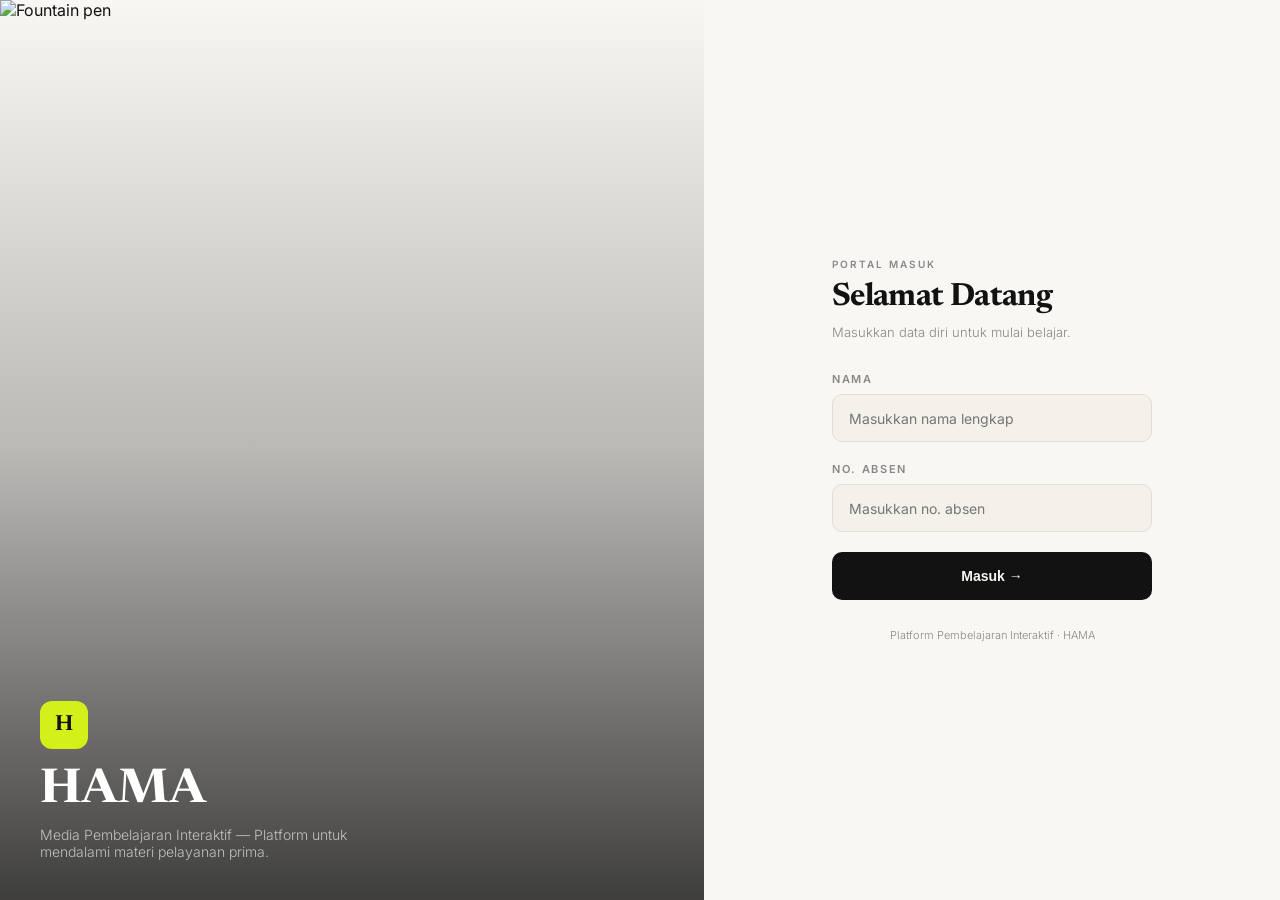
==== dashboard.html @ 719d2bd9 "Add files via upload" ====
<!DOCTYPE html>
<html lang="id">
<head>
    <meta charset="UTF-8" /><meta name="viewport" content="width=device-width, initial-scale=1.0" />
    <title>HAMA — Dashboard</title>
    <link rel="stylesheet" href="style.css" />
</head>
<body>
    <header class="topbar">
        <a class="topbar-brand" href="dashboard.html"><div class="logo">H</div><div class="brand-text"><h2>HAMA</h2><p>Pembelajaran Interaktif</p></div></a>
        <div class="topbar-user"><div class="user-chip"><div class="user-avatar">👤</div><span id="topbar-name">Siswa</span></div><button class="logout-btn" onclick="logout()">🚪</button></div>
    </header>
    <div class="body-wrap">
        <nav class="sidebar">
            <p class="sidebar-label">Navigasi</p>
            <a href="dashboard.html" class="nav-item active"><span class="nav-icon">🏠</span> Home</a>
            <a href="materi.html" class="nav-item"><span class="nav-icon">📖</span> Materi</a>
            <a href="video.html" class="nav-item"><span class="nav-icon">▶️</span> Video</a>
            <a href="latihan.html" class="nav-item"><span class="nav-icon">📋</span> Latihan</a>
        </nav>
        <main class="main">
            <div class="page" id="page-dashboard">
                <p class="eyebrow">Dashboard</p>
                <h1 class="page-title">Halo, <span id="dash-name" style="background:var(--fg);color:var(--bg);padding:2px 10px;border-radius:8px">Siswa</span></h1>
                <div class="stats-grid">
                    <div class="stat-card"><div class="stat-label-row"><span class="stat-icon">🎯</span><span class="stat-lbl">Percobaan</span></div><div class="stat-val" id="stat-attempts">0</div></div>
                    <div class="stat-card"><div class="stat-label-row"><span class="stat-icon">🏆</span><span class="stat-lbl">Skor Terbaik</span></div><div class="stat-val" id="stat-best">0%</div></div>
                    <div class="stat-card"><div class="stat-label-row"><span class="stat-icon">📈</span><span class="stat-lbl">Terakhir</span></div><div class="stat-val" id="stat-last">—</div></div>
                </div>
                <div class="menu-list">
                    <a class="menu-card" href="materi.html"><div class="menu-icon icon-materi">📖</div><div class="menu-info"><h3>Materi</h3><p>Pelajari teori pelayanan prima</p></div></a>
                    <a class="menu-card" href="video.html"><div class="menu-icon icon-video">▶️</div><div class="menu-info"><h3>Video</h3><p>Tonton video pembelajaran</p></div></a>
                    <a class="menu-card" href="latihan.html"><div class="menu-icon icon-latihan">📋</div><div class="menu-info"><h3>Latihan</h3><p>Uji pemahaman kamu</p></div></a>
                </div>
                <div class="kfooter"><div class="kfooter-inner"><div class="kfooter-icon">💡</div><div><p class="kfooter-lbl">Tahukah Kamu?</p><p class="kfooter-fact" id="kfact"></p></div></div></div>
            </div>
        </main>
    </div>
    <script src="data.js"></script>
    <script>initDashboard();</script>
</body>
</html>
---- style.css ----
*, *::before, *::after { box-sizing: border-box; margin: 0; padding: 0; }

  :root {
    --bg: #f9f7f3;
    --card: #f4f1eb;
    --border: #e2ddd4;
    --fg: #121212;
    --muted: #888;
    --primary: #d4f019;
    --primary-fg: #121212;
    --radius: 12px;
    --font: 'Inter', sans-serif;
    --serif: 'Newsreader', serif;
  }

  body { background: var(--bg); color: var(--fg); font-family: var(--font); min-height: 100vh; }

  /* ── LAYOUT ── */
  #app { display: flex; flex-direction: column; min-height: 100vh; }

  .topbar {
    position: sticky; top: 0; z-index: 100;
    display: flex; align-items: center; justify-content: space-between;
    height: 60px; padding: 0 24px;
    background: rgba(249,247,243,0.85); backdrop-filter: blur(16px);
    border-bottom: 1px solid var(--border);
  }
  .topbar-brand { display: flex; align-items: center; gap: 12px; text-decoration: none; color: inherit; }
  .logo { width: 36px; height: 36px; border-radius: 10px; background: var(--fg); color: var(--bg); display: flex; align-items: center; justify-content: center; font-family: var(--serif); font-weight: 700; font-size: 18px; }
  .brand-text h2 { font-size: 13px; font-weight: 600; line-height: 1.2; }
  .brand-text p { font-size: 11px; color: var(--muted); font-weight: 300; }
  .topbar-user { display: flex; align-items: center; gap: 10px; }
  .user-chip { display: flex; align-items: center; gap: 8px; padding: 6px 12px; background: var(--card); border: 1px solid var(--border); border-radius: 999px; cursor: pointer; }
  .user-avatar { width: 26px; height: 26px; border-radius: 50%; background: var(--border); display: flex; align-items: center; justify-content: center; font-size: 12px; }
  .user-name { font-size: 12px; font-weight: 500; }
  .logout-btn { width: 32px; height: 32px; border-radius: 50%; background: var(--card); border: 1px solid var(--border); cursor: pointer; display: flex; align-items: center; justify-content: center; font-size: 14px; transition: background .2s; }
  .logout-btn:hover { background: #ffe0e0; }

  .body-wrap { display: flex; flex: 1; }

  .sidebar {
    width: 200px; flex-shrink: 0;
    border-right: 1px solid var(--border);
    background: rgba(244,241,235,0.5);
    padding: 20px 12px;
    display: flex; flex-direction: column; gap: 4px;
  }
  .sidebar-label { font-size: 10px; font-weight: 600; text-transform: uppercase; letter-spacing: .15em; color: var(--muted); padding: 0 10px; margin-bottom: 8px; }
  .nav-item {
    display: flex; align-items: center; gap: 10px;
    padding: 10px 12px; border-radius: 10px;
    text-decoration: none; color: var(--muted);
    font-size: 13px; font-weight: 500;
    transition: all .2s; cursor: pointer; border: none; background: none; width: 100%; text-align: left;
  }
  .nav-item:hover { color: var(--fg); background: var(--border); }
  .nav-item.active { background: var(--fg); color: var(--bg); }
  .nav-item.active .nav-icon { color: var(--primary); }
  .nav-icon { font-size: 15px; }

  .main { flex: 1; overflow-y: auto; }
  .page { max-width: 780px; margin: 0 auto; padding: 40px 24px 80px; }
  .page.hidden { display: none; }

  /* ── MOBILE NAV ── */
  .mobile-nav {
    display: none; position: fixed; bottom: 0; left: 0; right: 0; z-index: 100;
    background: rgba(249,247,243,0.95); backdrop-filter: blur(16px);
    border-top: 1px solid var(--border);
    height: 64px;
  }
  .mobile-nav-inner { display: flex; justify-content: space-around; align-items: center; height: 100%; }
  .mobile-nav-item { display: flex; flex-direction: column; align-items: center; gap: 4px; cursor: pointer; color: var(--muted); text-decoration: none; flex: 1; }
  .mobile-nav-item .mn-icon-wrap { width: 32px; height: 32px; border-radius: 8px; display: flex; align-items: center; justify-content: center; font-size: 16px; }
  .mobile-nav-item.active .mn-icon-wrap { background: var(--primary); }
  .mobile-nav-item span { font-size: 10px; font-weight: 500; }
  .mobile-nav-item.active { color: var(--fg); }

  @media (max-width: 768px) {
    .sidebar { display: none; }
    .mobile-nav { display: block; }
    .brand-text { display: none; }
    .page { padding-bottom: 100px; }
  }

  /* ── TYPOGRAPHY HELPERS ── */
  .eyebrow { font-size: 10px; font-weight: 600; text-transform: uppercase; letter-spacing: .2em; color: var(--muted); margin-bottom: 8px; }
  .page-title { font-family: var(--serif); font-size: clamp(22px, 4vw, 32px); font-weight: 700; letter-spacing: -.02em; line-height: 1.2; margin-bottom: 8px; }
  .page-sub { font-size: 13px; color: var(--muted); font-weight: 300; max-width: 480px; }

  /* ── CARD ── */
  .card { background: var(--card); border: 1px solid var(--border); border-radius: var(--radius); padding: 24px; }
  .card-lg { padding: 40px; }

  /* ── BUTTONS ── */
  .btn { display: inline-flex; align-items: center; gap: 8px; padding: 10px 18px; border-radius: 10px; font-size: 13px; font-weight: 600; cursor: pointer; border: none; transition: all .2s; text-decoration: none; }
  .btn-dark { background: var(--fg); color: var(--bg); }
  .btn-dark:hover { opacity: .85; }
  .btn-outline { background: transparent; color: var(--fg); border: 1px solid var(--border); }
  .btn-outline:hover { border-color: var(--fg); }
  .btn:disabled { opacity: .4; cursor: not-allowed; }

  /* ── PROGRESS BAR ── */
  .progress-bar { height: 3px; background: var(--border); border-radius: 999px; overflow: hidden; flex: 1; }
  .progress-fill { height: 100%; background: var(--fg); border-radius: 999px; transition: width .4s ease; }

  /* ── PORTAL PAGE ── */
  #page-portal { display: flex; flex-direction: column; }
  .portal-wrap { display: flex; min-height: 100vh; }
  .portal-hero { flex: 0 0 55%; position: relative; overflow: hidden; min-height: 220px; }
  .portal-hero img { width: 100%; height: 100%; object-fit: cover; position: absolute; inset: 0; }
  .portal-hero-overlay { position: absolute; inset: 0; background: linear-gradient(to top, rgba(0,0,0,.75) 0%, rgba(0,0,0,.25) 50%, transparent 100%); }
  .portal-hero-text { position: absolute; bottom: 40px; left: 40px; color: #fff; }
  .portal-hero-logo { width: 48px; height: 48px; border-radius: 12px; background: var(--primary); display: flex; align-items: center; justify-content: center; font-family: var(--serif); font-weight: 700; font-size: 22px; color: var(--fg); margin-bottom: 16px; }
  .portal-hero-text h1 { font-family: var(--serif); font-size: clamp(28px,4vw,48px); font-weight: 700; line-height: 1.1; }
  .portal-hero-text p { color: rgba(255,255,255,.65); font-size: 14px; font-weight: 300; margin-top: 8px; max-width: 360px; }
  .portal-form-side { flex: 1; display: flex; align-items: center; justify-content: center; padding: 40px 32px; }
  .portal-form-inner { width: 100%; max-width: 320px; }
  .form-group { margin-bottom: 20px; }
  .form-label { display: block; font-size: 11px; font-weight: 600; text-transform: uppercase; letter-spacing: .15em; color: var(--muted); margin-bottom: 8px; }
  .form-input { width: 100%; height: 48px; border: 1px solid var(--border); border-radius: 10px; background: var(--card); padding: 0 16px; font-size: 14px; font-family: var(--font); color: var(--fg); outline: none; transition: border-color .2s; }
  .form-input:focus { border-color: var(--fg); }
  .portal-footer { font-size: 11px; color: var(--muted); text-align: center; margin-top: 28px; font-weight: 300; }
  @media (max-width: 768px) {
    .portal-wrap { flex-direction: column; }
    .portal-hero { flex: 0 0 220px; min-height: 220px; }
    .portal-hero-text { bottom: 20px; left: 20px; }
  }

  /* ── DASHBOARD PAGE ── */
  .stats-grid { display: grid; grid-template-columns: repeat(3, 1fr); gap: 12px; margin: 28px 0; }
  .stat-card { background: var(--card); border: 1px solid var(--border); border-radius: var(--radius); padding: 16px; }
  .stat-label-row { display: flex; align-items: center; gap: 6px; margin-bottom: 8px; }
  .stat-icon { font-size: 13px; color: var(--muted); }
  .stat-lbl { font-size: 10px; font-weight: 600; text-transform: uppercase; letter-spacing: .12em; color: var(--muted); }
  .stat-val { font-size: 26px; font-weight: 700; font-variant-numeric: tabular-nums; line-height: 1; }
  .menu-list { display: flex; flex-direction: column; gap: 10px; margin-top: 8px; }
  .menu-card { display: flex; align-items: center; gap: 16px; padding: 18px 20px; background: var(--card); border: 1px solid var(--border); border-radius: var(--radius); cursor: pointer; transition: all .2s; text-decoration: none; color: inherit; }
  .menu-card:hover { border-color: rgba(18,18,18,.2); transform: translateX(4px); }
  .menu-icon { width: 44px; height: 44px; border-radius: 12px; display: flex; align-items: center; justify-content: center; font-size: 18px; flex-shrink: 0; }
  .icon-materi { background: #d1fae5; }
  .icon-video { background: #ede9fe; }
  .icon-latihan { background: #fef3c7; }
  .menu-info h3 { font-size: 14px; font-weight: 600; }
  .menu-info p { font-size: 12px; color: var(--muted); margin-top: 2px; }
  .menu-arrow { margin-left: auto; font-size: 16px; color: var(--muted); opacity: 0; transition: all .2s; }
  .menu-card:hover .menu-arrow { opacity: 1; transform: translateX(4px); }

  /* ── MATERI PAGE ── */
  .chapter-tabs { display: flex; gap: 8px; overflow-x: auto; padding-bottom: 4px; margin: 24px 0; }
  .chapter-tab { display: flex; align-items: center; gap: 6px; padding: 8px 14px; border-radius: 8px; border: 1px solid var(--border); background: var(--card); font-size: 12px; font-weight: 500; cursor: pointer; white-space: nowrap; color: var(--muted); transition: all .2s; }
  .chapter-tab:hover { color: var(--fg); }
  .chapter-tab.active { background: var(--fg); color: var(--bg); border-color: var(--fg); }
  .chapter-tab .tab-num { font-size: 10px; opacity: .6; font-variant-numeric: tabular-nums; }
  .slide-wrap { margin: 16px 0; }
  .slide-card { background: var(--card); border: 1px solid var(--border); border-radius: 20px; padding: 48px 40px; min-height: 300px; }
  .slide-meta { font-size: 10px; font-weight: 600; text-transform: uppercase; letter-spacing: .2em; color: var(--muted); margin-bottom: 16px; }
  .slide-title { font-family: var(--serif); font-size: clamp(18px,3vw,24px); font-weight: 700; margin-bottom: 20px; }
  .slide-body { font-family: var(--serif); font-size: 15px; color: var(--muted); line-height: 1.75; white-space: pre-line; }
  .slide-body strong { color: var(--fg); font-weight: 600; }
  .nav-row { display: flex; align-items: center; justify-content: space-between; margin-top: 20px; }
  .progress-row { display: flex; align-items: center; gap: 12px; margin-bottom: 12px; }
  .prog-num { font-size: 11px; font-variant-numeric: tabular-nums; color: var(--muted); }
  @media (max-width: 600px) { .slide-card { padding: 28px 20px; } }

  /* ── LATIHAN PAGE ── */
  .quiz-header { display: flex; align-items: center; justify-content: space-between; margin-bottom: 8px; }
  .timer-wrap { display: flex; align-items: center; gap: 6px; }
  .timer-bar { width: 60px; height: 4px; background: var(--border); border-radius: 999px; overflow: hidden; }
  .timer-fill { height: 100%; border-radius: 999px; transition: width 1s linear, background .3s; }
  .timer-text { font-size: 11px; font-variant-numeric: tabular-nums; font-weight: 600; }
  .q-card { background: var(--card); border: 1px solid var(--border); border-radius: 20px; padding: 32px; margin: 16px 0; }
  .q-badge { width: 36px; height: 36px; border-radius: 8px; background: var(--fg); color: var(--bg); display: flex; align-items: center; justify-content: center; font-size: 13px; font-weight: 700; flex-shrink: 0; }
  .q-badge-row { display: flex; align-items: center; gap: 12px; margin-bottom: 18px; }
  .q-badge-info p { font-size: 10px; color: var(--muted); text-transform: uppercase; letter-spacing: .12em; font-weight: 600; }
  .q-text { font-family: var(--serif); font-size: clamp(15px,2.5vw,18px); font-weight: 600; line-height: 1.6; }
  .options { display: flex; flex-direction: column; gap: 10px; margin: 20px 0; }
  .option-btn {
    display: flex; align-items: center; gap: 12px; padding: 14px 16px; border-radius: 12px;
    border: 1px solid var(--border); background: var(--card); cursor: pointer;
    text-align: left; font-family: var(--font); font-size: 13px; font-weight: 500; color: var(--fg);
    transition: all .2s;
  }
  .option-btn:hover:not([disabled]) { border-color: rgba(18,18,18,.25); transform: translateX(4px); }
  .option-btn[disabled] { cursor: default; transform: none !important; }
  .option-btn.selected { background: rgba(18,18,18,.05); border-color: rgba(18,18,18,.3); }
  .option-btn.correct { background: #d1fae5; border-color: #6ee7b7; color: #065f46; }
  .option-btn.wrong { background: #fee2e2; border-color: #fca5a5; color: #991b1b; }
  .opt-letter { width: 30px; height: 30px; border-radius: 8px; background: var(--border); display: flex; align-items: center; justify-content: center; font-size: 11px; font-weight: 700; flex-shrink: 0; transition: all .2s; }
  .option-btn.selected .opt-letter { background: var(--fg); color: var(--bg); }
  .option-btn.correct .opt-letter { background: #6ee7b7; color: #065f46; }
  .option-btn.wrong .opt-letter { background: #fca5a5; color: #991b1b; }
  .quiz-actions { display: flex; align-items: center; justify-content: space-between; margin-top: 8px; }
  .feedback { font-size: 13px; font-weight: 600; }
  .feedback.ok { color: #059669; }
  .feedback.bad { color: #dc2626; }

  /* ── SCORE PAGE ── */
  .score-page { text-align: center; max-width: 380px; margin: 60px auto; }
  .score-trophy { width: 80px; height: 80px; border-radius: 20px; background: var(--fg); display: flex; align-items: center; justify-content: center; font-size: 32px; margin: 0 auto 24px; }
  .score-pct { font-family: var(--serif); font-size: 56px; font-weight: 700; line-height: 1; margin-bottom: 6px; }
  .score-msg { font-family: var(--serif); font-style: italic; color: var(--muted); font-size: 14px; margin: 12px auto 28px; max-width: 280px; line-height: 1.6; }
  .score-actions { display: flex; justify-content: center; gap: 10px; }

  /* ── VIDEO PAGE ── */
  .video-embed { border-radius: 20px; overflow: hidden; aspect-ratio: 16/9; background: var(--fg); margin-bottom: 24px; }
  .video-embed iframe { width: 100%; height: 100%; border: none; }
  .video-list { display: flex; flex-direction: column; gap: 10px; }
  .video-item { display: flex; align-items: center; gap: 16px; padding: 16px; background: var(--card); border: 1px solid var(--border); border-radius: var(--radius); cursor: pointer; transition: all .2s; }
  .video-item:hover { border-color: rgba(18,18,18,.2); transform: translateX(4px); }
  .video-item.active { background: rgba(18,18,18,.05); border-color: rgba(18,18,18,.3); }
  .video-thumb { width: 60px; height: 60px; border-radius: 10px; background: var(--border); display: flex; align-items: center; justify-content: center; font-size: 20px; flex-shrink: 0; }
  .video-info { flex: 1; }
  .video-info h3 { font-size: 13px; font-weight: 600; }
  .video-info p { font-size: 12px; color: var(--muted); margin-top: 3px; }
  .video-dur { font-size: 11px; font-variant-numeric: tabular-nums; color: var(--muted); flex-shrink: 0; }

  /* ── KNOWLEDGE FOOTER ── */
  .kfooter { border-top: 1px solid var(--border); background: rgba(244,241,235,.4); padding: 24px; margin-top: 48px; }
  .kfooter-inner { max-width: 600px; margin: 0 auto; display: flex; gap: 12px; }
  .kfooter-icon { width: 32px; height: 32px; border-radius: 8px; background: rgba(212,240,25,.2); display: flex; align-items: center; justify-content: center; font-size: 15px; flex-shrink: 0; margin-top: 2px; }
  .kfooter-lbl { font-size: 10px; font-weight: 600; text-transform: uppercase; letter-spacing: .15em; color: var(--muted); margin-bottom: 4px; }
  .kfooter-fact { font-family: var(--serif); font-style: italic; font-size: 13px; color: var(--muted); line-height: 1.6; }

  /* ── HIDDEN HELPER ── */
  .hidden { display: none !important; }
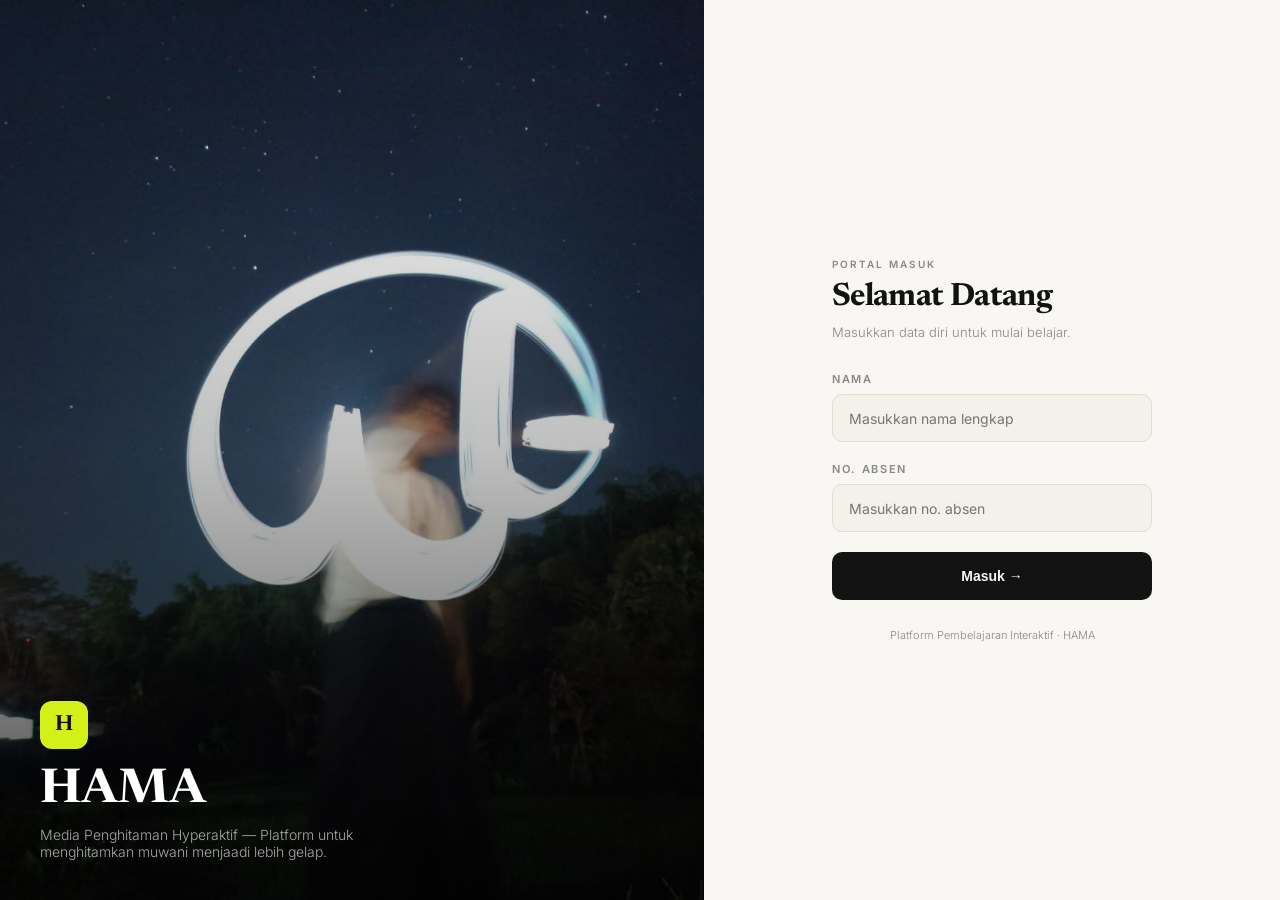
==== commit 40f534de: "Update dashboard.html" ====
--- a/dashboard.html
+++ b/dashboard.html
@@ -1,42 +1,120 @@
 <!DOCTYPE html>
 <html lang="id">
 <head>
-    <meta charset="UTF-8" /><meta name="viewport" content="width=device-width, initial-scale=1.0" />
-    <title>HAMA — Dashboard</title>
-    <link rel="stylesheet" href="style.css" />
+  <meta charset="UTF-8" /><meta name="viewport" content="width=device-width, initial-scale=1.0" />
+  <title>HAMA — Dashboard</title>
+  <link rel="stylesheet" href="style.css" />
 </head>
 <body>
-    <header class="topbar">
-        <a class="topbar-brand" href="dashboard.html"><div class="logo">H</div><div class="brand-text"><h2>HAMA</h2><p>Pembelajaran Interaktif</p></div></a>
-        <div class="topbar-user"><div class="user-chip"><div class="user-avatar">👤</div><span id="topbar-name">Siswa</span></div><button class="logout-btn" onclick="logout()">🚪</button></div>
-    </header>
-    <div class="body-wrap">
-        <nav class="sidebar">
-            <p class="sidebar-label">Navigasi</p>
-            <a href="dashboard.html" class="nav-item active"><span class="nav-icon">🏠</span> Home</a>
-            <a href="materi.html" class="nav-item"><span class="nav-icon">📖</span> Materi</a>
-            <a href="video.html" class="nav-item"><span class="nav-icon">▶️</span> Video</a>
-            <a href="latihan.html" class="nav-item"><span class="nav-icon">📋</span> Latihan</a>
-        </nav>
-        <main class="main">
-            <div class="page" id="page-dashboard">
-                <p class="eyebrow">Dashboard</p>
-                <h1 class="page-title">Halo, <span id="dash-name" style="background:var(--fg);color:var(--bg);padding:2px 10px;border-radius:8px">Siswa</span></h1>
-                <div class="stats-grid">
-                    <div class="stat-card"><div class="stat-label-row"><span class="stat-icon">🎯</span><span class="stat-lbl">Percobaan</span></div><div class="stat-val" id="stat-attempts">0</div></div>
-                    <div class="stat-card"><div class="stat-label-row"><span class="stat-icon">🏆</span><span class="stat-lbl">Skor Terbaik</span></div><div class="stat-val" id="stat-best">0%</div></div>
-                    <div class="stat-card"><div class="stat-label-row"><span class="stat-icon">📈</span><span class="stat-lbl">Terakhir</span></div><div class="stat-val" id="stat-last">—</div></div>
-                </div>
-                <div class="menu-list">
-                    <a class="menu-card" href="materi.html"><div class="menu-icon icon-materi">📖</div><div class="menu-info"><h3>Materi</h3><p>Pelajari teori pelayanan prima</p></div></a>
-                    <a class="menu-card" href="video.html"><div class="menu-icon icon-video">▶️</div><div class="menu-info"><h3>Video</h3><p>Tonton video pembelajaran</p></div></a>
-                    <a class="menu-card" href="latihan.html"><div class="menu-icon icon-latihan">📋</div><div class="menu-info"><h3>Latihan</h3><p>Uji pemahaman kamu</p></div></a>
-                </div>
-                <div class="kfooter"><div class="kfooter-inner"><div class="kfooter-icon">💡</div><div><p class="kfooter-lbl">Tahukah Kamu?</p><p class="kfooter-fact" id="kfact"></p></div></div></div>
+  <div class="app-layout">
+    <nav class="sidebar" id="sidebar">
+      <div class="sidebar-header">
+        <a class="topbar-brand" href="dashboard.html">
+          <div class="logo">H</div>
+          <div class="brand-text"><h2>HAMA</h2><p>Pembelajaran Interaktif</p></div>
+        </a>
+        <button class="sidebar-toggle" id="sidebar-toggle" title="Lipat/Buka Sidebar">
+          <span></span><span></span><span></span>
+        </button>
+      </div>
+      <p class="sidebar-label">Navigasi</p>
+      <a href="dashboard.html" class="nav-item active"><span class="nav-icon">🏠</span><span class="nav-label"> Home</span></a>
+      <a href="materi.html" class="nav-item"><span class="nav-icon">📖</span><span class="nav-label"> Materi</span></a>
+      <a href="video.html" class="nav-item"><span class="nav-icon">▶️</span><span class="nav-label"> Video</span></a>
+      <a href="latihan.html" class="nav-item"><span class="nav-icon">📋</span><span class="nav-label"> Latihan</span></a>
+    </nav>
+
+    <div class="main-wrapper">
+      <header class="topbar">
+        <div class="topbar-user">
+          <div class="user-chip"><div class="user-avatar">👤</div><span id="topbar-name">Siswa</span></div>
+          <button class="logout-btn" onclick="logout()">🚪</button>
+        </div>
+      </header>
+
+      <main class="main">
+        <div class="page" id="page-dashboard">
+          <div class="dash-welcome">
+            <div>
+              <p class="eyebrow">Dashboard</p>
+              <h1 class="page-title">Halo, <span id="dash-name">Siswa</span> 👋</h1>
+              <p class="page-sub">Selamat datang kembali. Pilih menu di bawah untuk melanjutkan belajar.</p>
+              <div class="dash-badge">✨ Semangat belajar hari ini!</div>
             </div>
-        </main>
+          </div>
+
+          <div class="menu-list">
+            <a class="menu-card" href="materi.html">
+              <div class="menu-icon icon-materi">📖</div>
+              <div class="menu-info">
+                <h3>Materi</h3>
+                <p>Pelajari teori & konsep peralatan kantor secara lengkap</p>
+              </div>
+            </a>
+            <a class="menu-card" href="video.html">
+              <div class="menu-icon icon-video">▶️</div>
+              <div class="menu-info">
+                <h3>Video</h3>
+                <p>Tonton video tutorial & pembelajaran interaktif</p>
+              </div>
+            </a>
+            <a class="menu-card" href="latihan.html">
+              <div class="menu-icon icon-latihan">📋</div>
+              <div class="menu-info">
+                <h3>Latihan</h3>
+                <p>Uji pemahamanmu dengan soal latihan online</p>
+              </div>
+            </a>
+          </div>
+
+          <div class="kfooter">
+            <div class="kfooter-inner">
+              <div class="kfooter-icon">💡</div>
+              <div>
+                <p class="kfooter-lbl">Tahukah Kamu?</p>
+                <p class="kfooter-fact" id="kfact"></p>
+              </div>
+            </div>
+          </div>
+        </div>
+      </main>
     </div>
-    <script src="data.js"></script>
-    <script>initDashboard();</script>
+  </div>
+
+  <script src="data.js"></script>
+  <script>
+    const sidebar = document.getElementById('sidebar');
+    const toggleBtn = document.getElementById('sidebar-toggle');
+    const COLLAPSED_KEY = 'hamaSidebarCollapsed';
+
+    // Logika Auto-collapse saat layar kecil
+    function checkScreenSize() {
+      if (window.innerWidth <= 768) {
+        sidebar.classList.add('collapsed');
+      } else {
+        if (localStorage.getItem(COLLAPSED_KEY) === '1') {
+          sidebar.classList.add('collapsed');
+        } else {
+          sidebar.classList.remove('collapsed');
+        }
+      }
+    }
+
+    window.addEventListener('resize', checkScreenSize);
+    checkScreenSize();
+
+    toggleBtn.addEventListener('click', () => {
+      sidebar.classList.toggle('collapsed');
+      if (window.innerWidth > 768) {
+        localStorage.setItem(COLLAPSED_KEY, sidebar.classList.contains('collapsed') ? '1' : '0');
+      }
+    });
+
+    // Dashboard
+    document.getElementById('dash-name').textContent = typeof userData !== 'undefined' && userData ? userData.name : 'Siswa';
+    if(typeof facts !== 'undefined') {
+      document.getElementById('kfact').textContent = facts[Math.floor(Math.random() * facts.length)];
+    }
+  </script>
 </body>
-</html>+</html>
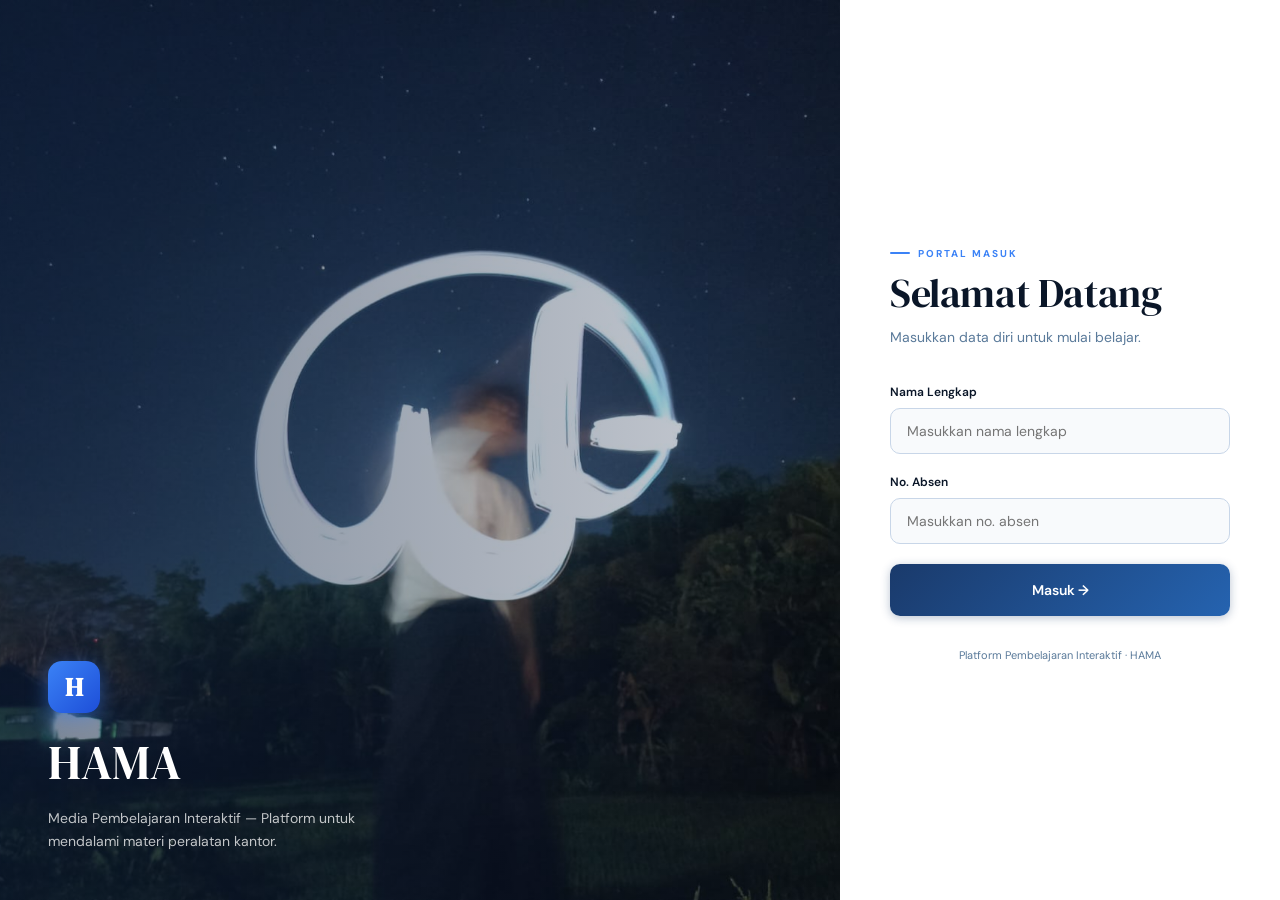
==== commit c43c2332: "Update dashboard.html" ====
--- a/dashboard.html
+++ b/dashboard.html
@@ -1,7 +1,8 @@
 <!DOCTYPE html>
 <html lang="id">
 <head>
-  <meta charset="UTF-8" /><meta name="viewport" content="width=device-width, initial-scale=1.0" />
+  <meta charset="UTF-8" />
+  <meta name="viewport" content="width=device-width, initial-scale=1.0" />
   <title>HAMA — Dashboard</title>
   <link rel="stylesheet" href="style.css" />
 </head>
@@ -38,6 +39,9 @@
             <div>
               <p class="eyebrow">Dashboard</p>
               <h1 class="page-title">Halo, <span id="dash-name">Siswa</span> 👋</h1>
+              <p style="color: #ffffff; font-size: 16px; margin-top: -10px; margin-bottom: 24px; font-weight: 500;">
+                No. Absen: <span id="dash-absen" style="color: #ffffff;">-</span>
+              </p>
               <p class="page-sub">Selamat datang kembali. Pilih menu di bawah untuk melanjutkan belajar.</p>
               <div class="dash-badge">✨ Semangat belajar hari ini!</div>
             </div>
@@ -71,7 +75,7 @@
             <div class="kfooter-inner">
               <div class="kfooter-icon">💡</div>
               <div>
-                <p class="kfooter-lbl">Tahukah Kamu?</p>
+                <p class="kfooter-lbl">Smart office, better productivity</p>
                 <p class="kfooter-fact" id="kfact"></p>
               </div>
             </div>
@@ -87,7 +91,6 @@
     const toggleBtn = document.getElementById('sidebar-toggle');
     const COLLAPSED_KEY = 'hamaSidebarCollapsed';
 
-    // Logika Auto-collapse saat layar kecil
     function checkScreenSize() {
       if (window.innerWidth <= 768) {
         sidebar.classList.add('collapsed');
@@ -110,10 +113,35 @@
       }
     });
 
-    // Dashboard
-    document.getElementById('dash-name').textContent = typeof userData !== 'undefined' && userData ? userData.name : 'Siswa';
     if(typeof facts !== 'undefined') {
       document.getElementById('kfact').textContent = facts[Math.floor(Math.random() * facts.length)];
+    }
+
+    const savedUserStr = localStorage.getItem('hamaUser');
+    let userName = 'Siswa';
+    let userAbsen = '-';
+
+    if (savedUserStr) {
+      const savedUser = JSON.parse(savedUserStr);
+      userName = savedUser.name || 'Siswa';
+      userAbsen = savedUser.absen || '-';
+    } else if (typeof userData !== 'undefined' && userData) {
+      userName = userData.name || 'Siswa';
+      userAbsen = userData.absen || '-';
+    }
+
+    const dashNameEl = document.getElementById('dash-name');
+    if (dashNameEl) dashNameEl.textContent = userName;
+
+    const dashAbsenEl = document.getElementById('dash-absen');
+    if (dashAbsenEl) dashAbsenEl.textContent = userAbsen;
+
+    const topbarNameEl = document.getElementById('topbar-name');
+    if (topbarNameEl) topbarNameEl.textContent = userName;
+    
+    function logout() {
+      localStorage.removeItem('hamaUser');
+      window.location.href = 'index.html';
     }
   </script>
 </body>
--- a/style.css
+++ b/style.css
@@ -1,226 +1,349 @@
+@import url('https://fonts.googleapis.com/css2?family=DM+Serif+Display:ital@0;1&family=DM+Sans:wght@300;400;500;600;700&display=swap');
+
 *, *::before, *::after { box-sizing: border-box; margin: 0; padding: 0; }
 
-  :root {
-    --bg: #f9f7f3;
-    --card: #f4f1eb;
-    --border: #e2ddd4;
-    --fg: #121212;
-    --muted: #888;
-    --primary: #d4f019;
-    --primary-fg: #121212;
-    --radius: 12px;
-    --font: 'Inter', sans-serif;
-    --serif: 'Newsreader', serif;
-  }
-
-  body { background: var(--bg); color: var(--fg); font-family: var(--font); min-height: 100vh; }
-
-  /* ── LAYOUT ── */
-  #app { display: flex; flex-direction: column; min-height: 100vh; }
-
-  .topbar {
-    position: sticky; top: 0; z-index: 100;
-    display: flex; align-items: center; justify-content: space-between;
-    height: 60px; padding: 0 24px;
-    background: rgba(249,247,243,0.85); backdrop-filter: blur(16px);
-    border-bottom: 1px solid var(--border);
-  }
-  .topbar-brand { display: flex; align-items: center; gap: 12px; text-decoration: none; color: inherit; }
-  .logo { width: 36px; height: 36px; border-radius: 10px; background: var(--fg); color: var(--bg); display: flex; align-items: center; justify-content: center; font-family: var(--serif); font-weight: 700; font-size: 18px; }
-  .brand-text h2 { font-size: 13px; font-weight: 600; line-height: 1.2; }
-  .brand-text p { font-size: 11px; color: var(--muted); font-weight: 300; }
-  .topbar-user { display: flex; align-items: center; gap: 10px; }
-  .user-chip { display: flex; align-items: center; gap: 8px; padding: 6px 12px; background: var(--card); border: 1px solid var(--border); border-radius: 999px; cursor: pointer; }
-  .user-avatar { width: 26px; height: 26px; border-radius: 50%; background: var(--border); display: flex; align-items: center; justify-content: center; font-size: 12px; }
-  .user-name { font-size: 12px; font-weight: 500; }
-  .logout-btn { width: 32px; height: 32px; border-radius: 50%; background: var(--card); border: 1px solid var(--border); cursor: pointer; display: flex; align-items: center; justify-content: center; font-size: 14px; transition: background .2s; }
-  .logout-btn:hover { background: #ffe0e0; }
-
-  .body-wrap { display: flex; flex: 1; }
-
-  .sidebar {
-    width: 200px; flex-shrink: 0;
-    border-right: 1px solid var(--border);
-    background: rgba(244,241,235,0.5);
-    padding: 20px 12px;
-    display: flex; flex-direction: column; gap: 4px;
-  }
-  .sidebar-label { font-size: 10px; font-weight: 600; text-transform: uppercase; letter-spacing: .15em; color: var(--muted); padding: 0 10px; margin-bottom: 8px; }
-  .nav-item {
-    display: flex; align-items: center; gap: 10px;
-    padding: 10px 12px; border-radius: 10px;
-    text-decoration: none; color: var(--muted);
-    font-size: 13px; font-weight: 500;
-    transition: all .2s; cursor: pointer; border: none; background: none; width: 100%; text-align: left;
-  }
-  .nav-item:hover { color: var(--fg); background: var(--border); }
-  .nav-item.active { background: var(--fg); color: var(--bg); }
-  .nav-item.active .nav-icon { color: var(--primary); }
-  .nav-icon { font-size: 15px; }
-
-  .main { flex: 1; overflow-y: auto; }
-  .page { max-width: 780px; margin: 0 auto; padding: 40px 24px 80px; }
-  .page.hidden { display: none; }
-
-  /* ── MOBILE NAV ── */
-  .mobile-nav {
-    display: none; position: fixed; bottom: 0; left: 0; right: 0; z-index: 100;
-    background: rgba(249,247,243,0.95); backdrop-filter: blur(16px);
-    border-top: 1px solid var(--border);
-    height: 64px;
-  }
-  .mobile-nav-inner { display: flex; justify-content: space-around; align-items: center; height: 100%; }
-  .mobile-nav-item { display: flex; flex-direction: column; align-items: center; gap: 4px; cursor: pointer; color: var(--muted); text-decoration: none; flex: 1; }
-  .mobile-nav-item .mn-icon-wrap { width: 32px; height: 32px; border-radius: 8px; display: flex; align-items: center; justify-content: center; font-size: 16px; }
-  .mobile-nav-item.active .mn-icon-wrap { background: var(--primary); }
-  .mobile-nav-item span { font-size: 10px; font-weight: 500; }
-  .mobile-nav-item.active { color: var(--fg); }
-
-  @media (max-width: 768px) {
-    .sidebar { display: none; }
-    .mobile-nav { display: block; }
-    .brand-text { display: none; }
-    .page { padding-bottom: 100px; }
-  }
-
-  /* ── TYPOGRAPHY HELPERS ── */
-  .eyebrow { font-size: 10px; font-weight: 600; text-transform: uppercase; letter-spacing: .2em; color: var(--muted); margin-bottom: 8px; }
-  .page-title { font-family: var(--serif); font-size: clamp(22px, 4vw, 32px); font-weight: 700; letter-spacing: -.02em; line-height: 1.2; margin-bottom: 8px; }
-  .page-sub { font-size: 13px; color: var(--muted); font-weight: 300; max-width: 480px; }
-
-  /* ── CARD ── */
-  .card { background: var(--card); border: 1px solid var(--border); border-radius: var(--radius); padding: 24px; }
-  .card-lg { padding: 40px; }
-
-  /* ── BUTTONS ── */
-  .btn { display: inline-flex; align-items: center; gap: 8px; padding: 10px 18px; border-radius: 10px; font-size: 13px; font-weight: 600; cursor: pointer; border: none; transition: all .2s; text-decoration: none; }
-  .btn-dark { background: var(--fg); color: var(--bg); }
-  .btn-dark:hover { opacity: .85; }
-  .btn-outline { background: transparent; color: var(--fg); border: 1px solid var(--border); }
-  .btn-outline:hover { border-color: var(--fg); }
-  .btn:disabled { opacity: .4; cursor: not-allowed; }
-
-  /* ── PROGRESS BAR ── */
-  .progress-bar { height: 3px; background: var(--border); border-radius: 999px; overflow: hidden; flex: 1; }
-  .progress-fill { height: 100%; background: var(--fg); border-radius: 999px; transition: width .4s ease; }
-
-  /* ── PORTAL PAGE ── */
-  #page-portal { display: flex; flex-direction: column; }
-  .portal-wrap { display: flex; min-height: 100vh; }
-  .portal-hero { flex: 0 0 55%; position: relative; overflow: hidden; min-height: 220px; }
-  .portal-hero img { width: 100%; height: 100%; object-fit: cover; position: absolute; inset: 0; }
-  .portal-hero-overlay { position: absolute; inset: 0; background: linear-gradient(to top, rgba(0,0,0,.75) 0%, rgba(0,0,0,.25) 50%, transparent 100%); }
-  .portal-hero-text { position: absolute; bottom: 40px; left: 40px; color: #fff; }
-  .portal-hero-logo { width: 48px; height: 48px; border-radius: 12px; background: var(--primary); display: flex; align-items: center; justify-content: center; font-family: var(--serif); font-weight: 700; font-size: 22px; color: var(--fg); margin-bottom: 16px; }
-  .portal-hero-text h1 { font-family: var(--serif); font-size: clamp(28px,4vw,48px); font-weight: 700; line-height: 1.1; }
-  .portal-hero-text p { color: rgba(255,255,255,.65); font-size: 14px; font-weight: 300; margin-top: 8px; max-width: 360px; }
-  .portal-form-side { flex: 1; display: flex; align-items: center; justify-content: center; padding: 40px 32px; }
-  .portal-form-inner { width: 100%; max-width: 320px; }
-  .form-group { margin-bottom: 20px; }
-  .form-label { display: block; font-size: 11px; font-weight: 600; text-transform: uppercase; letter-spacing: .15em; color: var(--muted); margin-bottom: 8px; }
-  .form-input { width: 100%; height: 48px; border: 1px solid var(--border); border-radius: 10px; background: var(--card); padding: 0 16px; font-size: 14px; font-family: var(--font); color: var(--fg); outline: none; transition: border-color .2s; }
-  .form-input:focus { border-color: var(--fg); }
-  .portal-footer { font-size: 11px; color: var(--muted); text-align: center; margin-top: 28px; font-weight: 300; }
-  @media (max-width: 768px) {
-    .portal-wrap { flex-direction: column; }
-    .portal-hero { flex: 0 0 220px; min-height: 220px; }
-    .portal-hero-text { bottom: 20px; left: 20px; }
-  }
-
-  /* ── DASHBOARD PAGE ── */
-  .stats-grid { display: grid; grid-template-columns: repeat(3, 1fr); gap: 12px; margin: 28px 0; }
-  .stat-card { background: var(--card); border: 1px solid var(--border); border-radius: var(--radius); padding: 16px; }
-  .stat-label-row { display: flex; align-items: center; gap: 6px; margin-bottom: 8px; }
-  .stat-icon { font-size: 13px; color: var(--muted); }
-  .stat-lbl { font-size: 10px; font-weight: 600; text-transform: uppercase; letter-spacing: .12em; color: var(--muted); }
-  .stat-val { font-size: 26px; font-weight: 700; font-variant-numeric: tabular-nums; line-height: 1; }
-  .menu-list { display: flex; flex-direction: column; gap: 10px; margin-top: 8px; }
-  .menu-card { display: flex; align-items: center; gap: 16px; padding: 18px 20px; background: var(--card); border: 1px solid var(--border); border-radius: var(--radius); cursor: pointer; transition: all .2s; text-decoration: none; color: inherit; }
-  .menu-card:hover { border-color: rgba(18,18,18,.2); transform: translateX(4px); }
-  .menu-icon { width: 44px; height: 44px; border-radius: 12px; display: flex; align-items: center; justify-content: center; font-size: 18px; flex-shrink: 0; }
-  .icon-materi { background: #d1fae5; }
-  .icon-video { background: #ede9fe; }
-  .icon-latihan { background: #fef3c7; }
-  .menu-info h3 { font-size: 14px; font-weight: 600; }
-  .menu-info p { font-size: 12px; color: var(--muted); margin-top: 2px; }
-  .menu-arrow { margin-left: auto; font-size: 16px; color: var(--muted); opacity: 0; transition: all .2s; }
-  .menu-card:hover .menu-arrow { opacity: 1; transform: translateX(4px); }
-
-  /* ── MATERI PAGE ── */
-  .chapter-tabs { display: flex; gap: 8px; overflow-x: auto; padding-bottom: 4px; margin: 24px 0; }
-  .chapter-tab { display: flex; align-items: center; gap: 6px; padding: 8px 14px; border-radius: 8px; border: 1px solid var(--border); background: var(--card); font-size: 12px; font-weight: 500; cursor: pointer; white-space: nowrap; color: var(--muted); transition: all .2s; }
-  .chapter-tab:hover { color: var(--fg); }
-  .chapter-tab.active { background: var(--fg); color: var(--bg); border-color: var(--fg); }
-  .chapter-tab .tab-num { font-size: 10px; opacity: .6; font-variant-numeric: tabular-nums; }
-  .slide-wrap { margin: 16px 0; }
-  .slide-card { background: var(--card); border: 1px solid var(--border); border-radius: 20px; padding: 48px 40px; min-height: 300px; }
-  .slide-meta { font-size: 10px; font-weight: 600; text-transform: uppercase; letter-spacing: .2em; color: var(--muted); margin-bottom: 16px; }
-  .slide-title { font-family: var(--serif); font-size: clamp(18px,3vw,24px); font-weight: 700; margin-bottom: 20px; }
-  .slide-body { font-family: var(--serif); font-size: 15px; color: var(--muted); line-height: 1.75; white-space: pre-line; }
-  .slide-body strong { color: var(--fg); font-weight: 600; }
-  .nav-row { display: flex; align-items: center; justify-content: space-between; margin-top: 20px; }
-  .progress-row { display: flex; align-items: center; gap: 12px; margin-bottom: 12px; }
-  .prog-num { font-size: 11px; font-variant-numeric: tabular-nums; color: var(--muted); }
-  @media (max-width: 600px) { .slide-card { padding: 28px 20px; } }
-
-  /* ── LATIHAN PAGE ── */
-  .quiz-header { display: flex; align-items: center; justify-content: space-between; margin-bottom: 8px; }
-  .timer-wrap { display: flex; align-items: center; gap: 6px; }
-  .timer-bar { width: 60px; height: 4px; background: var(--border); border-radius: 999px; overflow: hidden; }
-  .timer-fill { height: 100%; border-radius: 999px; transition: width 1s linear, background .3s; }
-  .timer-text { font-size: 11px; font-variant-numeric: tabular-nums; font-weight: 600; }
-  .q-card { background: var(--card); border: 1px solid var(--border); border-radius: 20px; padding: 32px; margin: 16px 0; }
-  .q-badge { width: 36px; height: 36px; border-radius: 8px; background: var(--fg); color: var(--bg); display: flex; align-items: center; justify-content: center; font-size: 13px; font-weight: 700; flex-shrink: 0; }
-  .q-badge-row { display: flex; align-items: center; gap: 12px; margin-bottom: 18px; }
-  .q-badge-info p { font-size: 10px; color: var(--muted); text-transform: uppercase; letter-spacing: .12em; font-weight: 600; }
-  .q-text { font-family: var(--serif); font-size: clamp(15px,2.5vw,18px); font-weight: 600; line-height: 1.6; }
-  .options { display: flex; flex-direction: column; gap: 10px; margin: 20px 0; }
-  .option-btn {
-    display: flex; align-items: center; gap: 12px; padding: 14px 16px; border-radius: 12px;
-    border: 1px solid var(--border); background: var(--card); cursor: pointer;
-    text-align: left; font-family: var(--font); font-size: 13px; font-weight: 500; color: var(--fg);
-    transition: all .2s;
-  }
-  .option-btn:hover:not([disabled]) { border-color: rgba(18,18,18,.25); transform: translateX(4px); }
-  .option-btn[disabled] { cursor: default; transform: none !important; }
-  .option-btn.selected { background: rgba(18,18,18,.05); border-color: rgba(18,18,18,.3); }
-  .option-btn.correct { background: #d1fae5; border-color: #6ee7b7; color: #065f46; }
-  .option-btn.wrong { background: #fee2e2; border-color: #fca5a5; color: #991b1b; }
-  .opt-letter { width: 30px; height: 30px; border-radius: 8px; background: var(--border); display: flex; align-items: center; justify-content: center; font-size: 11px; font-weight: 700; flex-shrink: 0; transition: all .2s; }
-  .option-btn.selected .opt-letter { background: var(--fg); color: var(--bg); }
-  .option-btn.correct .opt-letter { background: #6ee7b7; color: #065f46; }
-  .option-btn.wrong .opt-letter { background: #fca5a5; color: #991b1b; }
-  .quiz-actions { display: flex; align-items: center; justify-content: space-between; margin-top: 8px; }
-  .feedback { font-size: 13px; font-weight: 600; }
-  .feedback.ok { color: #059669; }
-  .feedback.bad { color: #dc2626; }
-
-  /* ── SCORE PAGE ── */
-  .score-page { text-align: center; max-width: 380px; margin: 60px auto; }
-  .score-trophy { width: 80px; height: 80px; border-radius: 20px; background: var(--fg); display: flex; align-items: center; justify-content: center; font-size: 32px; margin: 0 auto 24px; }
-  .score-pct { font-family: var(--serif); font-size: 56px; font-weight: 700; line-height: 1; margin-bottom: 6px; }
-  .score-msg { font-family: var(--serif); font-style: italic; color: var(--muted); font-size: 14px; margin: 12px auto 28px; max-width: 280px; line-height: 1.6; }
-  .score-actions { display: flex; justify-content: center; gap: 10px; }
-
-  /* ── VIDEO PAGE ── */
-  .video-embed { border-radius: 20px; overflow: hidden; aspect-ratio: 16/9; background: var(--fg); margin-bottom: 24px; }
-  .video-embed iframe { width: 100%; height: 100%; border: none; }
-  .video-list { display: flex; flex-direction: column; gap: 10px; }
-  .video-item { display: flex; align-items: center; gap: 16px; padding: 16px; background: var(--card); border: 1px solid var(--border); border-radius: var(--radius); cursor: pointer; transition: all .2s; }
-  .video-item:hover { border-color: rgba(18,18,18,.2); transform: translateX(4px); }
-  .video-item.active { background: rgba(18,18,18,.05); border-color: rgba(18,18,18,.3); }
-  .video-thumb { width: 60px; height: 60px; border-radius: 10px; background: var(--border); display: flex; align-items: center; justify-content: center; font-size: 20px; flex-shrink: 0; }
-  .video-info { flex: 1; }
-  .video-info h3 { font-size: 13px; font-weight: 600; }
-  .video-info p { font-size: 12px; color: var(--muted); margin-top: 3px; }
-  .video-dur { font-size: 11px; font-variant-numeric: tabular-nums; color: var(--muted); flex-shrink: 0; }
-
-  /* ── KNOWLEDGE FOOTER ── */
-  .kfooter { border-top: 1px solid var(--border); background: rgba(244,241,235,.4); padding: 24px; margin-top: 48px; }
-  .kfooter-inner { max-width: 600px; margin: 0 auto; display: flex; gap: 12px; }
-  .kfooter-icon { width: 32px; height: 32px; border-radius: 8px; background: rgba(212,240,25,.2); display: flex; align-items: center; justify-content: center; font-size: 15px; flex-shrink: 0; margin-top: 2px; }
-  .kfooter-lbl { font-size: 10px; font-weight: 600; text-transform: uppercase; letter-spacing: .15em; color: var(--muted); margin-bottom: 4px; }
-  .kfooter-fact { font-family: var(--serif); font-style: italic; font-size: 13px; color: var(--muted); line-height: 1.6; }
-
-  /* ── HIDDEN HELPER ── */
-  .hidden { display: none !important; }+:root {
+  --bg: #f0f4f8;
+  --card: #ffffff;
+  --border: #c8d6e8;
+  --fg: #0a1628;
+  --muted: #5a7a9a;
+  --primary: #1a3a6b;
+  --primary-mid: #1e4d8c;
+  --primary-light: #2563b0;
+  --accent: #3b82f6;
+  --accent-light: #dbeafe;
+  --white: #ffffff;
+  --radius: 14px;
+  --sidebar-w: 240px;
+  --font: 'DM Sans', sans-serif;
+  --serif: 'DM Serif Display', serif;
+  --sidebar-collapsed: 68px;
+  --transition: 0.28s cubic-bezier(0.4, 0, 0.2, 1);
+}
+
+body { background: var(--bg); color: var(--fg); font-family: var(--font); overflow: hidden; }
+
+.app-layout { display: flex; height: 100vh; width: 100vw; overflow: hidden; }
+.main-wrapper { flex: 1; display: flex; flex-direction: column; overflow: hidden; background: var(--bg); }
+.main { flex: 1; overflow-y: auto; }
+
+/* ── SIDEBAR ── */
+.sidebar {
+  width: var(--sidebar-w); flex-shrink: 0;
+  border-right: 1px solid rgba(255,255,255,0.1);
+  background: linear-gradient(180deg, #0a1e3d 0%, #0d2550 50%, #0a1e3d 100%);
+  display: flex; flex-direction: column;
+  transition: width var(--transition);
+  overflow-x: hidden; overflow-y: auto;
+}
+.sidebar.collapsed { width: var(--sidebar-collapsed); }
+
+.sidebar-header {
+  display: flex; align-items: center; justify-content: space-between;
+  height: 64px; padding: 0 16px;
+  border-bottom: 1px solid rgba(255,255,255,0.08);
+  margin-bottom: 16px; flex-shrink: 0;
+}
+.sidebar.collapsed .sidebar-header { justify-content: center; padding: 0; }
+.sidebar.collapsed .topbar-brand { display: none; }
+.sidebar.collapsed .sidebar-toggle { margin: 0; }
+
+.topbar-brand { display: flex; align-items: center; gap: 10px; text-decoration: none; color: white; }
+.logo {
+  width: 36px; height: 36px; border-radius: 10px;
+  background: linear-gradient(135deg, #3b82f6, #1d4ed8);
+  color: white;
+  display: flex; align-items: center; justify-content: center;
+  font-family: var(--serif); font-weight: 700; font-size: 18px; flex-shrink: 0;
+  box-shadow: 0 2px 12px rgba(59,130,246,0.5);
+}
+.brand-text h2 { font-size: 14px; font-weight: 700; line-height: 1.2; color: white; }
+.brand-text p { font-size: 10px; color: rgba(255,255,255,0.45); font-weight: 500; }
+
+.sidebar-label {
+  font-size: 10px; font-weight: 600; text-transform: uppercase;
+  letter-spacing: .15em; color: rgba(255,255,255,0.35);
+  padding: 0 16px; margin-bottom: 12px;
+  white-space: nowrap; transition: opacity var(--transition);
+}
+.sidebar.collapsed .sidebar-label { opacity: 0; height: 0; margin: 0; padding: 0; overflow: hidden; }
+
+.nav-item {
+  display: flex; align-items: center; gap: 12px;
+  padding: 11px 16px; margin: 0 10px 4px; border-radius: 10px;
+  text-decoration: none; color: rgba(255,255,255,0.55);
+  font-size: 13px; font-weight: 500;
+  transition: all var(--transition); cursor: pointer;
+  white-space: nowrap; border: none; background: none;
+}
+.sidebar.collapsed .nav-item { padding: 11px 0; justify-content: center; margin: 0 8px 4px; }
+.nav-item:hover { color: white; background: rgba(255,255,255,0.1); }
+.nav-item.active { background: rgba(59,130,246,0.25); color: white; border: 1px solid rgba(59,130,246,0.4); }
+.nav-item.active .nav-icon { color: #93c5fd; }
+.nav-icon { font-size: 18px; flex-shrink: 0; }
+.sidebar.collapsed .nav-label { display: none; }
+
+.sidebar-toggle {
+  width: 36px; height: 36px; border-radius: 10px;
+  background: rgba(255,255,255,0.08); border: 1px solid rgba(255,255,255,0.12);
+  cursor: pointer; display: flex; flex-direction: column; align-items: center; justify-content: center; gap: 4px;
+  transition: background var(--transition); flex-shrink: 0;
+}
+.sidebar-toggle:hover { background: rgba(255,255,255,0.15); }
+.sidebar-toggle span { display: block; width: 16px; height: 2px; background: rgba(255,255,255,0.7); border-radius: 2px; }
+
+/* ── TOPBAR ── */
+.topbar {
+  display: flex; align-items: center; justify-content: flex-end;
+  height: 64px; padding: 0 28px; flex-shrink: 0;
+  background: var(--white);
+  border-bottom: 1px solid var(--border);
+  box-shadow: 0 1px 8px rgba(10,30,61,0.06);
+}
+.topbar-user { display: flex; align-items: center; gap: 10px; }
+.user-chip {
+  display: flex; align-items: center; gap: 8px;
+  padding: 7px 14px; background: var(--accent-light);
+  border: 1px solid #bfdbfe; border-radius: 999px; cursor: pointer;
+  font-size: 13px; font-weight: 500; color: var(--primary);
+  transition: all var(--transition);
+}
+.user-chip:hover { background: #bfdbfe; }
+.user-avatar {
+  width: 28px; height: 28px; border-radius: 50%;
+  background: linear-gradient(135deg, #3b82f6, #1d4ed8);
+  display: flex; align-items: center; justify-content: center; font-size: 13px;
+}
+.logout-btn {
+  width: 36px; height: 36px; border-radius: 10px;
+  background: white; border: 1px solid var(--border);
+  cursor: pointer; display: flex; align-items: center; justify-content: center; font-size: 15px;
+  transition: all var(--transition);
+}
+.logout-btn:hover { background: #fee2e2; border-color: #fca5a5; }
+
+/* ── PAGE ── */
+.page { max-width: 960px; margin: 0 auto; padding: 48px 36px 100px; }
+.page.hidden { display: none; }
+@media (max-width: 768px) {
+  .page { padding: 28px 20px 100px; }
+  .topbar { padding: 0 16px; }
+}
+
+/* ── TYPOGRAPHY ── */
+.eyebrow {
+  font-size: 10px; font-weight: 700; text-transform: uppercase;
+  letter-spacing: .2em; color: var(--accent); margin-bottom: 10px;
+  display: inline-flex; align-items: center; gap: 8px;
+}
+.eyebrow::before {
+  content: ''; display: inline-block;
+  width: 20px; height: 2px; background: var(--accent); border-radius: 2px;
+}
+.page-title { font-family: var(--serif); font-size: clamp(26px, 4vw, 40px); font-weight: 400; letter-spacing: -.01em; line-height: 1.15; margin-bottom: 10px; color: var(--fg); }
+.page-sub { font-size: 14px; color: var(--muted); font-weight: 400; max-width: 520px; line-height: 1.6; }
+
+/* ── BUTTONS ── */
+.btn {
+  display: inline-flex; align-items: center; gap: 8px;
+  padding: 11px 22px; border-radius: 10px;
+  font-size: 13px; font-weight: 600; cursor: pointer; border: none;
+  transition: all var(--transition); text-decoration: none; font-family: var(--font);
+}
+.btn-dark { background: linear-gradient(135deg, #1a3a6b, #2563b0); color: white; box-shadow: 0 2px 10px rgba(26,58,107,0.3); }
+.btn-dark:hover { transform: translateY(-1px); box-shadow: 0 6px 20px rgba(26,58,107,0.4); opacity: 0.95; }
+.btn-outline { background: white; color: var(--primary); border: 1.5px solid var(--border); }
+.btn-outline:hover { border-color: var(--accent); color: var(--accent); background: var(--accent-light); }
+.btn:disabled { opacity: .4; cursor: not-allowed; transform: none !important; }
+
+/* ── DASHBOARD WELCOME ── */
+.dash-welcome {
+  display: flex; align-items: flex-start; justify-content: space-between;
+  margin-bottom: 36px; gap: 20px;
+  background: linear-gradient(135deg, #0a1e3d 0%, #1a3a6b 60%, #2563b0 100%);
+  border-radius: 20px; padding: 36px 40px;
+  box-shadow: 0 8px 32px rgba(10,30,61,0.2);
+  color: white;
+}
+.dash-welcome .page-title { color: white; }
+.dash-welcome .page-sub { color: rgba(255,255,255,0.65); }
+.dash-badge {
+  display: inline-flex; align-items: center; gap: 8px;
+  padding: 8px 16px; background: rgba(255,255,255,0.15);
+  border: 1px solid rgba(255,255,255,0.25);
+  border-radius: 999px; font-size: 12px; font-weight: 600;
+  color: white; margin-top: 16px; backdrop-filter: blur(4px);
+}
+
+/* ── MENU CARDS ── */
+.menu-list { display: grid; grid-template-columns: repeat(3, 1fr); gap: 14px; margin-top: 12px; }
+.menu-card {
+  display: flex; flex-direction: column; gap: 14px;
+  padding: 24px 22px; background: white;
+  border: 1px solid var(--border); border-radius: 18px;
+  cursor: pointer; transition: all var(--transition);
+  text-decoration: none; color: inherit; position: relative; overflow: hidden;
+}
+.menu-card::before {
+  content: ''; position: absolute; top: 0; left: 0; right: 0; height: 3px;
+  background: linear-gradient(90deg, #1a3a6b, #3b82f6);
+  transform: scaleX(0); transform-origin: left;
+  transition: transform var(--transition);
+}
+.menu-card:hover { transform: translateY(-4px); box-shadow: 0 16px 40px rgba(10,30,61,0.12); border-color: #bfdbfe; }
+.menu-card:hover::before { transform: scaleX(1); }
+
+.menu-icon { width: 52px; height: 52px; border-radius: 14px; display: flex; align-items: center; justify-content: center; font-size: 22px; }
+.icon-materi { background: #dbeafe; }
+.icon-video { background: #e0e7ff; }
+.icon-latihan { background: #ede9fe; }
+.menu-info h3 { font-size: 15px; font-weight: 600; margin-bottom: 4px; color: var(--fg); }
+.menu-info p { font-size: 12px; color: var(--muted); line-height: 1.5; }
+@media (max-width: 640px) { .menu-list { grid-template-columns: 1fr; } }
+
+/* ── KNOWLEDGE FOOTER ── */
+.kfooter {
+  border: 1px solid #bfdbfe;
+  background: linear-gradient(135deg, #eff6ff, #dbeafe);
+  padding: 28px 36px; margin-top: 56px; border-radius: var(--radius);
+}
+.kfooter-inner { max-width: 700px; margin: 0 auto; display: flex; gap: 14px; align-items: flex-start; }
+.kfooter-icon { width: 36px; height: 36px; border-radius: 10px; background: #bfdbfe; display: flex; align-items: center; justify-content: center; font-size: 17px; flex-shrink: 0; margin-top: 2px; }
+.kfooter-lbl { font-size: 10px; font-weight: 700; text-transform: uppercase; letter-spacing: .15em; color: var(--accent); margin-bottom: 5px; }
+.kfooter-fact { font-family: var(--serif); font-style: italic; font-size: 14px; color: var(--primary); line-height: 1.65; }
+
+/* ── MATERI ── */
+.chapter-tabs { display: flex; gap: 8px; overflow-x: auto; padding-bottom: 6px; margin: 28px 0 20px; }
+.chapter-tabs::-webkit-scrollbar { height: 0; }
+.chapter-tab {
+  display: flex; align-items: center; gap: 6px; padding: 9px 16px; border-radius: 10px;
+  border: 1.5px solid var(--border); background: white;
+  font-size: 12px; font-weight: 500; cursor: pointer;
+  white-space: nowrap; color: var(--muted); transition: all var(--transition); font-family: var(--font);
+}
+.chapter-tab:hover { color: var(--accent); border-color: var(--accent); background: var(--accent-light); }
+.chapter-tab.active { background: linear-gradient(135deg, #1a3a6b, #2563b0); color: white; border-color: transparent; box-shadow: 0 2px 10px rgba(26,58,107,0.3); }
+
+.slide-wrap { margin: 20px 0; }
+.slide-card {
+  background: white; border: 1px solid var(--border); border-radius: 20px;
+  padding: 40px 44px; height: 520px; overflow-y: auto;
+  display: flex; flex-direction: column;
+  box-shadow: 0 4px 24px rgba(10,30,61,0.06);
+}
+.slide-card::-webkit-scrollbar { width: 4px; }
+.slide-card::-webkit-scrollbar-thumb { background: #bfdbfe; border-radius: 4px; }
+.slide-meta { font-size: 10px; font-weight: 700; text-transform: uppercase; letter-spacing: .2em; color: var(--accent); margin-bottom: 18px; }
+.slide-title {
+  font-family: var(--serif); font-size: clamp(20px,3vw,28px); font-weight: 400;
+  margin-bottom: 22px; line-height: 1.2; color: var(--fg);
+  padding-bottom: 16px;
+  border-bottom: 2px solid #bfdbfe;
+}
+.slide-body { font-family: var(--font); font-size: 15px; color: #334155; line-height: 1.8; white-space: pre-line; flex: 1; }
+.nav-row { display: flex; align-items: center; justify-content: space-between; margin-top: 22px; }
+.progress-row { display: flex; align-items: center; gap: 14px; margin-bottom: 14px; }
+.prog-num { font-size: 11px; font-variant-numeric: tabular-nums; color: var(--muted); font-weight: 500; }
+.progress-bar { height: 5px; background: #dbeafe; border-radius: 999px; overflow: hidden; flex: 1; }
+.progress-fill { height: 100%; border-radius: 999px; transition: width .5s ease; background: linear-gradient(90deg, #1a3a6b, #3b82f6); }
+@media (max-width: 600px) { .slide-card { padding: 28px 22px; } }
+
+/* ── LATIHAN ── */
+.quiz-iframe-wrap {
+  background: white; border: 1px solid var(--border);
+  border-radius: 20px; overflow: hidden; margin-top: 28px;
+  box-shadow: 0 4px 24px rgba(10,30,61,0.08);
+}
+.quiz-iframe-wrap iframe { width: 100%; min-height: 680px; border: none; display: block; }
+.quiz-notice {
+  display: flex; align-items: center; justify-content: space-between;
+  padding: 12px 20px;
+  background: linear-gradient(90deg, #eff6ff, #dbeafe);
+  border-bottom: 1px solid #bfdbfe;
+  font-size: 13px; font-weight: 500; color: var(--primary);
+}
+.quiz-notice-left { display: flex; align-items: center; gap: 12px; }
+.btn-sm { padding: 8px 14px; font-size: 12px; border-radius: 8px; }
+
+.quiz-iframe-wrap:fullscreen { display: flex; flex-direction: column; background: var(--bg); border: none; border-radius: 0; }
+.quiz-iframe-wrap:fullscreen .quiz-notice { flex-shrink: 0; }
+.quiz-iframe-wrap:fullscreen iframe { flex: 1; min-height: 0; height: auto; }
+.quiz-iframe-wrap:-webkit-full-screen { display: flex; flex-direction: column; background: var(--bg); border: none; border-radius: 0; }
+.quiz-iframe-wrap:-webkit-full-screen .quiz-notice { flex-shrink: 0; }
+.quiz-iframe-wrap:-webkit-full-screen iframe { flex: 1; min-height: 0; height: auto; }
+
+/* ── VIDEO ── */
+.video-embed { border-radius: 20px; overflow: hidden; aspect-ratio: 16/9; background: var(--fg); margin-bottom: 24px; box-shadow: 0 8px 32px rgba(10,30,61,0.15); }
+.video-embed iframe { width: 100%; height: 100%; border: none; }
+.video-list { display: grid; grid-template-columns: repeat(2, 1fr); gap: 12px; }
+.video-item {
+  display: flex; align-items: center; gap: 16px; padding: 18px; background: white;
+  border: 1px solid var(--border); border-radius: var(--radius);
+  cursor: pointer; transition: all var(--transition);
+}
+.video-item:hover { border-color: var(--accent); transform: translateY(-2px); box-shadow: 0 8px 24px rgba(59,130,246,0.12); }
+.video-item.active { background: var(--accent-light); border-color: var(--accent); }
+.video-thumb { width: 64px; height: 64px; border-radius: 12px; background: var(--accent-light); display: flex; align-items: center; justify-content: center; font-size: 22px; flex-shrink: 0; }
+.video-item.active .video-thumb { background: #bfdbfe; }
+.video-info { flex: 1; }
+.video-info h3 { font-size: 13px; font-weight: 600; line-height: 1.4; color: var(--fg); }
+.video-info p { font-size: 12px; color: var(--muted); margin-top: 3px; line-height: 1.5; }
+@media (max-width: 640px) { .video-list { grid-template-columns: 1fr; } }
+
+/* ── PORTAL (LOGIN) ── */
+#page-portal { min-height: 100vh; background: var(--bg); display: flex; }
+.portal-wrap { display: flex; width: 100%; min-height: 100vh; }
+.portal-hero { flex: 1; position: relative; overflow: hidden; min-height: 360px; background: #0a1e3d; }
+.portal-hero img { width: 100%; height: 100%; object-fit: cover; opacity: 1; display: block; }
+.portal-hero-overlay {
+  position: absolute; inset: 0;
+  background: linear-gradient(to right, rgba(10,30,61,0.55) 0%, rgba(10,30,61,0.2) 100%);
+}
+.portal-hero-text { position: absolute; bottom: 48px; left: 48px; color: white; }
+.portal-hero-logo {
+  width: 52px; height: 52px; border-radius: 14px;
+  background: linear-gradient(135deg, #3b82f6, #1d4ed8);
+  color: white;
+  display: flex; align-items: center; justify-content: center;
+  font-family: var(--serif); font-size: 26px; font-weight: 700;
+  margin-bottom: 16px; box-shadow: 0 4px 20px rgba(59,130,246,0.5);
+}
+.portal-hero-text h1 { font-family: var(--serif); font-size: 48px; font-weight: 400; margin-bottom: 12px; }
+.portal-hero-text p { font-size: 14px; opacity: 0.75; max-width: 340px; line-height: 1.6; }
+.portal-form-side {
+  width: 440px; flex-shrink: 0; display: flex; align-items: center; justify-content: center;
+  padding: 48px 40px; background: white;
+  box-shadow: -8px 0 40px rgba(10,30,61,0.08);
+}
+.portal-form-inner { width: 100%; max-width: 340px; }
+.form-group { margin-bottom: 20px; }
+.form-label { display: block; font-size: 12px; font-weight: 600; margin-bottom: 8px; color: var(--fg); }
+.form-input {
+  width: 100%; padding: 13px 16px; border: 1.5px solid var(--border); border-radius: 10px;
+  font-size: 14px; font-family: var(--font); color: var(--fg); background: #f8fafc;
+  transition: all var(--transition); outline: none;
+}
+.form-input:focus { border-color: var(--accent); background: white; box-shadow: 0 0 0 3px rgba(59,130,246,0.12); }
+.portal-footer { text-align: center; font-size: 11px; color: var(--muted); margin-top: 32px; }
+@media (max-width: 768px) {
+  .portal-wrap { flex-direction: column; }
+  .portal-form-side { width: 100%; padding: 36px 24px; }
+  .portal-hero { min-height: 240px; }
+  .portal-hero-text { bottom: 24px; left: 24px; }
+  .portal-hero-text h1 { font-size: 32px; }
+}
+
+/* ── ANIMATIONS ── */
+@keyframes fadeUp {
+  from { opacity: 0; transform: translateY(14px); }
+  to { opacity: 1; transform: translateY(0); }
+}
+.page > * { animation: fadeUp 0.35s ease both; }
+.page > *:nth-child(1) { animation-delay: 0s; }
+.page > *:nth-child(2) { animation-delay: 0.06s; }
+.page > *:nth-child(3) { animation-delay: 0.12s; }
+.page > *:nth-child(4) { animation-delay: 0.18s; }
+.page > *:nth-child(5) { animation-delay: 0.24s; }
+
+.hidden { display: none !important; }
